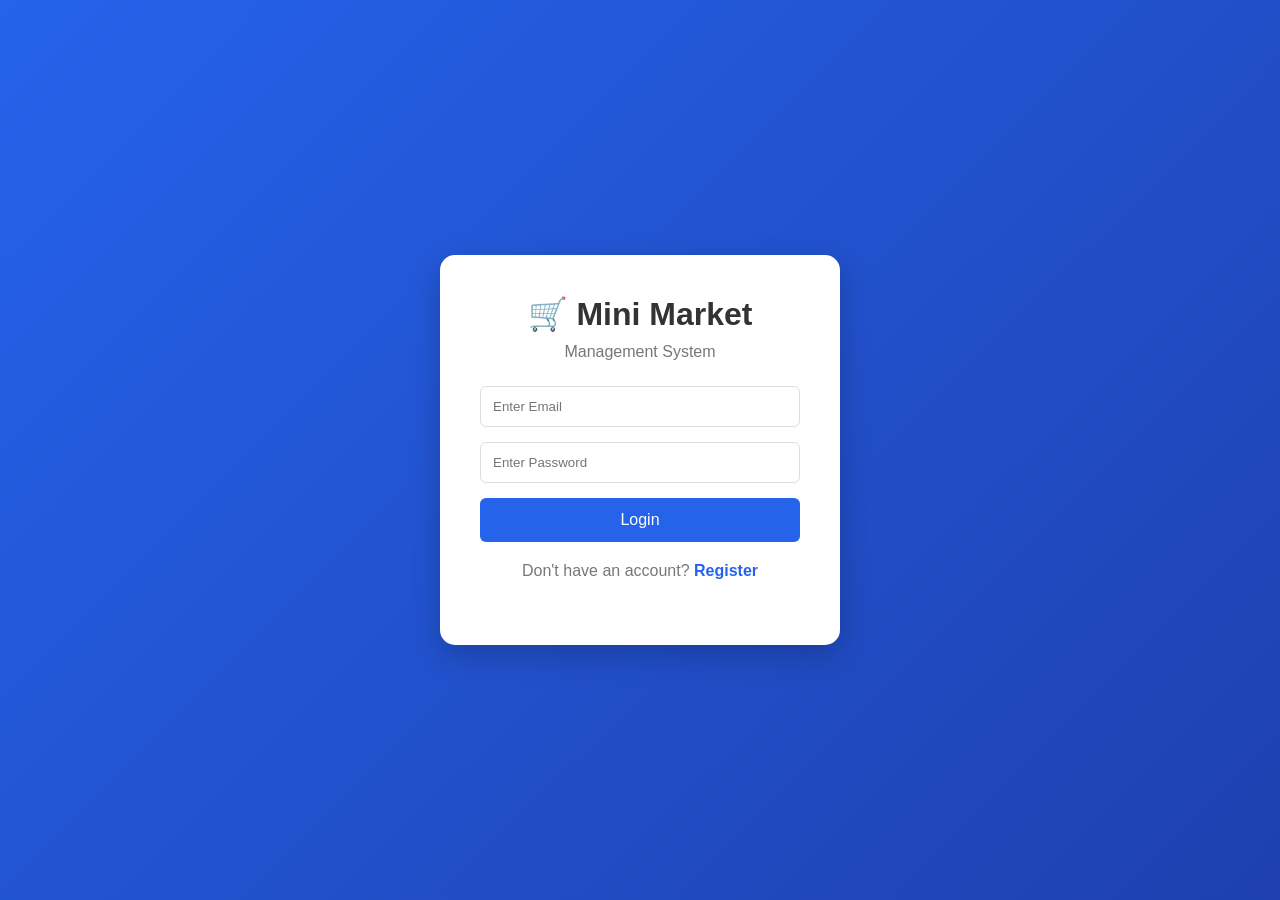
==== mini_mark/src/components/dashboard/index.html @ e4afff2a "dasdboard" ====
<!DOCTYPE html>
<html lang="en">
<head>
    <meta charset="UTF-8">
    <meta name="viewport" content="width=device-width, initial-scale=1.0">

    <title>Mini Market Management System</title>

    <link rel="stylesheet" href="style.css">
</head>

<body>

<!-- ================= LOGIN ================= -->

<div id="loginPage" class="auth-page">

    <div class="auth-box">

        <h1>🛒 Mini Market</h1>
        <p>Management System</p>

        <form id="loginForm">

            <input
                type="email"
                id="loginEmail"
                placeholder="Enter Email"
                required
            >

            <input
                type="password"
                id="loginPassword"
                placeholder="Enter Password"
                required
            >

            <button type="submit">Login</button>

        </form>

        <p class="auth-link">
            Don't have an account?
            <span onclick="showRegister()">Register</span>
        </p>

    </div>

</div>


<!-- ================= REGISTER ================= -->

<div id="registerPage" class="auth-page hidden">

    <div class="auth-box">

        <h1>📝 Register</h1>
        <p>Create your account</p>

        <form id="registerForm">

            <input
                type="text"
                id="registerFirstName"
                placeholder="First Name"
                required
            >

            <input
                type="text"
                id="registerLastName"
                placeholder="Last Name"
                required
            >

            <input
                type="email"
                id="registerEmail"
                placeholder="Email"
                required
            >

            <input
                type="password"
                id="registerPassword"
                placeholder="Password"
                required
            >

            <select id="registerRole">

                <option value="staff">Staff</option>
                <option value="admin">Admin</option>

            </select>

            <button type="submit">Register</button>

        </form>

        <p class="auth-link">
            Already have an account?
            <span onclick="showLogin()">Login</span>
        </p>

    </div>

</div>


<!-- ================= MAIN SYSTEM ================= -->

<div id="systemPage" class="hidden">

    <!-- SIDEBAR -->

    <aside class="sidebar">

        <div class="logo">
            🛒 Mini Market
        </div>

        <button onclick="showPage('dashboard')" class="menu-btn">
            📊 Dashboard
        </button>

        <button onclick="showPage('products')" class="menu-btn">
            📦 Products
        </button>

        <button onclick="showPage('sales')" class="menu-btn">
            🛍️ POS / Sales
        </button>

        <button onclick="showPage('customers')" class="menu-btn">
            👥 Customers
        </button>

        <button onclick="showPage('inventory')" class="menu-btn">
            📋 Inventory
        </button>

        <button onclick="showPage('reports')" class="menu-btn">
            📈 Reports
        </button>

        <button onclick="logout()" class="menu-btn logout">
            🚪 Logout
        </button>

    </aside>


    <!-- MAIN CONTENT -->

    <main class="main-content">

        <!-- TOP BAR -->

        <header class="topbar">

            <div>
                <h2 id="pageTitle">Dashboard</h2>
            </div>

            <div class="user-info">

                <span id="currentUser"></span>

            </div>

        </header>


        <!-- ================= DASHBOARD ================= -->

        <section id="dashboardPage" class="content-page">

            <h2>Dashboard</h2>

            <div class="cards">

                <div class="card">
                    <div class="card-icon">📦</div>
                    <div>
                        <h3>Total Products</h3>
                        <strong id="totalProducts">0</strong>
                    </div>
                </div>

                <div class="card">
                    <div class="card-icon">🛍️</div>
                    <div>
                        <h3>Total Sales</h3>
                        <strong id="totalSales">0</strong>
                    </div>
                </div>

                <div class="card">
                    <div class="card-icon">💰</div>
                    <div>
                        <h3>Revenue</h3>
                        <strong>$<span id="totalRevenue">0.00</span></strong>
                    </div>
                </div>

                <div class="card">
                    <div class="card-icon">👥</div>
                    <div>
                        <h3>Customers</h3>
                        <strong id="totalCustomers">0</strong>
                    </div>
                </div>

                <div class="card">
                    <div class="card-icon">⚠️</div>
                    <div>
                        <h3>Low Stock</h3>
                        <strong id="lowStock">0</strong>
                    </div>
                </div>

            </div>


            <div class="table-container">

                <h3>Recent Sales</h3>

                <table>

                    <thead>

                        <tr>
                            <th>ID</th>
                            <th>Customer</th>
                            <th>Total</th>
                            <th>Date</th>
                        </tr>

                    </thead>

                    <tbody id="recentSalesTable"></tbody>

                </table>

            </div>

        </section>


        <!-- ================= PRODUCTS ================= -->

        <section id="productsPage" class="content-page hidden">

            <div class="section-header">

                <h2>Product Management</h2>

            </div>

            <div class="form-container">

                <form id="productForm">

                    <input type="hidden" id="productId">

                    <input
                        type="text"
                        id="productName"
                        placeholder="Product Name"
                        required
                    >

                    <input
                        type="text"
                        id="productCategory"
                        placeholder="Category"
                        required
                    >

                    <input
                        type="number"
                        id="productPrice"
                        placeholder="Price"
                        min="0"
                        step="0.01"
                        required
                    >

                    <input
                        type="number"
                        id="productStock"
                        placeholder="Stock"
                        min="0"
                        required
                    >

                    <button type="submit" id="productSubmit">
                        Add Product
                    </button>

                    <button
                        type="button"
                        class="cancel-btn"
                        onclick="clearProductForm()"
                    >
                        Clear
                    </button>

                </form>

            </div>


            <div class="search-box">

                <input
                    type="text"
                    id="productSearch"
                    placeholder="🔍 Search product..."
                    oninput="displayProducts()"
                >

            </div>


            <div class="table-container">

                <table>

                    <thead>

                        <tr>
                            <th>ID</th>
                            <th>Name</th>
                            <th>Category</th>
                            <th>Price</th>
                            <th>Stock</th>
                            <th>Status</th>
                            <th>Action</th>
                        </tr>

                    </thead>

                    <tbody id="productsTable"></tbody>

                </table>

            </div>

        </section>


        <!-- ================= SALES / POS ================= -->

        <section id="salesPage" class="content-page hidden">

            <h2>Point of Sale</h2>

            <div class="pos-container">

                <div class="pos-products">

                    <h3>Products</h3>

                    <input
                        type="text"
                        id="posSearch"
                        placeholder="Search product..."
                        oninput="displayPOSProducts()"
                    >

                    <div id="posProductList" class="product-grid"></div>

                </div>


                <div class="cart">

                    <h3>Shopping Cart</h3>

                    <div id="cartItems"></div>

                    <hr>

                    <div class="cart-total">

                        <p>
                            Subtotal:
                            $<span id="cartSubtotal">0.00</span>
                        </p>

                        <p>
                            Discount:
                            <input
                                type="number"
                                id="discount"
                                value="0"
                                min="0"
                                oninput="calculateCart()"
                            >
                        </p>

                        <h2>
                            Total:
                            $<span id="cartTotal">0.00</span>
                        </h2>

                    </div>

                    <input
                        type="text"
                        id="saleCustomer"
                        placeholder="Customer Name"
                    >

                    <input
                        type="number"
                        id="payment"
                        placeholder="Payment"
                        min="0"
                        step="0.01"
                    >

                    <button onclick="completeSale()" class="sale-btn">
                        Complete Sale
                    </button>

                </div>

            </div>

        </section>


        <!-- ================= CUSTOMERS ================= -->

        <section id="customersPage" class="content-page hidden">

            <h2>Customer Management</h2>

            <div class="form-container">

                <form id="customerForm">

                    <input type="hidden" id="customerId">

                    <input
                        type="text"
                        id="customerName"
                        placeholder="Customer Name"
                        required
                    >

                    <input
                        type="tel"
                        id="customerPhone"
                        placeholder="Phone Number"
                        required
                    >

                    <input
                        type="email"
                        id="customerEmail"
                        placeholder="Email"
                    >

                    <button type="submit">
                        Add Customer
                    </button>

                </form>

            </div>


            <div class="search-box">

                <input
                    type="text"
                    id="customerSearch"
                    placeholder="🔍 Search customer..."
                    oninput="displayCustomers()"
                >

            </div>


            <div class="table-container">

                <table>

                    <thead>

                        <tr>
                            <th>ID</th>
                            <th>Name</th>
                            <th>Phone</th>
                            <th>Email</th>
                            <th>Action</th>
                        </tr>

                    </thead>

                    <tbody id="customersTable"></tbody>

                </table>

            </div>

        </section>


        <!-- ================= INVENTORY ================= -->

        <section id="inventoryPage" class="content-page hidden">

            <h2>Inventory</h2>

            <div class="table-container">

                <table>

                    <thead>

                        <tr>
                            <th>ID</th>
                            <th>Product</th>
                            <th>Category</th>
                            <th>Price</th>
                            <th>Stock</th>
                            <th>Status</th>
                        </tr>

                    </thead>

                    <tbody id="inventoryTable"></tbody>

                </table>

            </div>

        </section>


        <!-- ================= REPORTS ================= -->

        <section id="reportsPage" class="content-page hidden">

            <h2>Sales Reports</h2>

            <div class="cards">

                <div class="card">

                    <h3>Total Transactions</h3>

                    <strong id="reportTransactions">
                        0
                    </strong>

                </div>


                <div class="card">

                    <h3>Total Revenue</h3>

                    <strong>
                        $<span id="reportRevenue">0.00</span>
                    </strong>

                </div>


                <div class="card">

                    <h3>Total Discount</h3>

                    <strong>
                        $<span id="reportDiscount">0.00</span>
                    </strong>

                </div>

            </div>


            <div class="table-container">

                <table>

                    <thead>

                        <tr>
                            <th>ID</th>
                            <th>Customer</th>
                            <th>Subtotal</th>
                            <th>Discount</th>
                            <th>Total</th>
                            <th>Payment</th>
                            <th>Change</th>
                            <th>Date</th>
                        </tr>

                    </thead>

                    <tbody id="reportsTable"></tbody>

                </table>

            </div>

        </section>

    </main>

</div>


<script src="script.js"></script>

</body>
</html>
---- mini_mark/src/components/dashboard/style.css ----
* {
    margin: 0;
    padding: 0;
    box-sizing: border-box;
}

body {
    font-family: Arial, sans-serif;
    background: #f4f6f9;
    color: #333;
}

/* ================= GENERAL ================= */

.hidden {
    display: none !important;
}

button {
    cursor: pointer;
    border: none;
}

input,
select {
    padding: 12px;
    border: 1px solid #ddd;
    border-radius: 6px;
    outline: none;
}

input:focus,
select:focus {
    border-color: #2563eb;
}


/* ================= LOGIN ================= */

.auth-page {
    min-height: 100vh;

    display: flex;
    align-items: center;
    justify-content: center;

    background: linear-gradient(
        135deg,
        #2563eb,
        #1e40af
    );
}

.auth-box {
    width: 400px;

    background: white;

    padding: 40px;

    border-radius: 15px;

    box-shadow:
        0 10px 30px rgba(0, 0, 0, 0.2);

    text-align: center;
}

.auth-box h1 {
    margin-bottom: 10px;
}

.auth-box > p {
    color: #777;
    margin-bottom: 25px;
}

.auth-box form {
    display: flex;
    flex-direction: column;
    gap: 15px;
}

.auth-box button {
    padding: 13px;

    background: #2563eb;
    color: white;

    border-radius: 6px;

    font-size: 16px;
}

.auth-box button:hover {
    background: #1d4ed8;
}

.auth-link {
    margin-top: 20px;
}

.auth-link span {
    color: #2563eb;
    cursor: pointer;
    font-weight: bold;
}


/* ================= SIDEBAR ================= */

#systemPage {
    display: flex;
    min-height: 100vh;
}

.sidebar {
    width: 240px;

    background: #111827;

    padding: 20px;

    position: fixed;

    left: 0;
    top: 0;
    bottom: 0;
}

.logo {
    color: white;

    font-size: 21px;

    font-weight: bold;

    padding: 20px 10px;

    margin-bottom: 20px;
}

.menu-btn {
    width: 100%;

    padding: 14px;

    margin-bottom: 8px;

    background: transparent;

    color: #d1d5db;

    text-align: left;

    border-radius: 6px;

    font-size: 15px;
}

.menu-btn:hover {
    background: #1f2937;
    color: white;
}

.menu-btn.logout {
    margin-top: 30px;
    color: #f87171;
}


/* ================= MAIN ================= */

.main-content {
    margin-left: 240px;

    width: calc(100% - 240px);

    min-height: 100vh;
}

.topbar {
    height: 70px;

    background: white;

    display: flex;

    align-items: center;

    justify-content: space-between;

    padding: 0 30px;

    border-bottom: 1px solid #ddd;
}

.user-info {
    font-weight: bold;
}

.content-page {
    padding: 30px;
}


/* ================= CARDS ================= */

.cards {
    display: grid;

    grid-template-columns:
        repeat(auto-fit, minmax(200px, 1fr));

    gap: 20px;

    margin-top: 25px;

    margin-bottom: 30px;
}

.card {
    background: white;

    padding: 25px;

    border-radius: 10px;

    box-shadow:
        0 2px 8px rgba(0, 0, 0, 0.08);

    display: flex;

    align-items: center;

    gap: 15px;
}

.card-icon {
    font-size: 30px;
}

.card h3 {
    font-size: 14px;

    color: #777;

    margin-bottom: 8px;
}

.card strong {
    font-size: 25px;
}


/* ================= FORM ================= */

.form-container {
    background: white;

    padding: 20px;

    margin-top: 20px;

    border-radius: 10px;
}

.form-container form {
    display: grid;

    grid-template-columns:
        repeat(auto-fit, minmax(150px, 1fr));

    gap: 10px;
}

.form-container button,
.sale-btn {
    background: #2563eb;

    color: white;

    padding: 12px;

    border-radius: 6px;
}

.form-container button:hover,
.sale-btn:hover {
    background: #1d4ed8;
}

.cancel-btn {
    background: #6b7280 !important;
}


/* ================= SEARCH ================= */

.search-box {
    margin: 20px 0;
}

.search-box input {
    width: 300px;
}


/* ================= TABLE ================= */

.table-container {
    background: white;

    padding: 20px;

    border-radius: 10px;

    overflow-x: auto;

    margin-top: 20px;
}

.table-container h3 {
    margin-bottom: 20px;
}

table {
    width: 100%;

    border-collapse: collapse;
}

th,
td {
    padding: 13px;

    border-bottom: 1px solid #eee;

    text-align: left;
}

th {
    background: #f8fafc;
}

tr:hover {
    background: #f9fafb;
}


/* ================= ACTION BUTTONS ================= */

.edit-btn {
    background: #f59e0b;

    color: white;

    padding: 7px 10px;

    border-radius: 5px;

    margin-right: 5px;
}

.delete-btn {
    background: #ef4444;

    color: white;

    padding: 7px 10px;

    border-radius: 5px;
}

.edit-btn:hover {
    background: #d97706;
}

.delete-btn:hover {
    background: #dc2626;
}


/* ================= STATUS ================= */

.status {
    padding: 5px 9px;

    border-radius: 20px;

    font-size: 12px;
}

.status-good {
    background: #dcfce7;

    color: #166534;
}

.status-low {
    background: #fef3c7;

    color: #92400e;
}

.status-out {
    background: #fee2e2;

    color: #991b1b;
}


/* ================= POS ================= */

.pos-container {
    display: grid;

    grid-template-columns: 2fr 1fr;

    gap: 25px;

    margin-top: 20px;
}

.pos-products,
.cart {
    background: white;

    padding: 20px;

    border-radius: 10px;
}

.pos-products > input {
    width: 100%;

    margin: 15px 0;
}

.product-grid {
    display: grid;

    grid-template-columns:
        repeat(auto-fill, minmax(150px, 1fr));

    gap: 15px;
}

.product-item {
    border: 1px solid #ddd;

    border-radius: 8px;

    padding: 15px;

    cursor: pointer;

    transition: 0.2s;
}

.product-item:hover {
    border-color: #2563eb;

    transform: translateY(-2px);
}

.product-item h4 {
    margin-bottom: 8px;
}

.product-item p {
    color: #2563eb;

    font-weight: bold;
}

.product-item small {
    color: #777;
}


/* ================= CART ================= */

.cart {
    height: fit-content;
}

.cart-item {
    display: flex;

    justify-content: space-between;

    align-items: center;

    padding: 12px 0;

    border-bottom: 1px solid #eee;
}

.cart-item button {
    background: #ef4444;

    color: white;

    border-radius: 4px;

    padding: 4px 8px;
}

.cart-total {
    margin: 20px 0;
}

.cart-total p {
    margin: 10px 0;
}

.cart-total input {
    width: 100px;
}

.cart h2 {
    margin-top: 15px;
}

.cart > input {
    width: 100%;

    margin-bottom: 10px;
}

.sale-btn {
    width: 100%;

    font-size: 16px;
}


/* ================= RESPONSIVE ================= */

@media (max-width: 900px) {

    .sidebar {
        width: 200px;
    }

    .main-content {
        margin-left: 200px;

        width: calc(100% - 200px);
    }

    .pos-container {
        grid-template-columns: 1fr;
    }
}


@media (max-width: 700px) {

    .sidebar {
        position: relative;

        width: 100%;

        min-height: auto;
    }

    #systemPage {
        flex-direction: column;
    }

    .main-content {
        margin-left: 0;

        width: 100%;
    }

    .topbar {
        padding: 15px;

        height: auto;
    }

    .content-page {
        padding: 15px;
    }

    .auth-box {
        width: 90%;
    }

    .search-box input {
        width: 100%;
    }
}
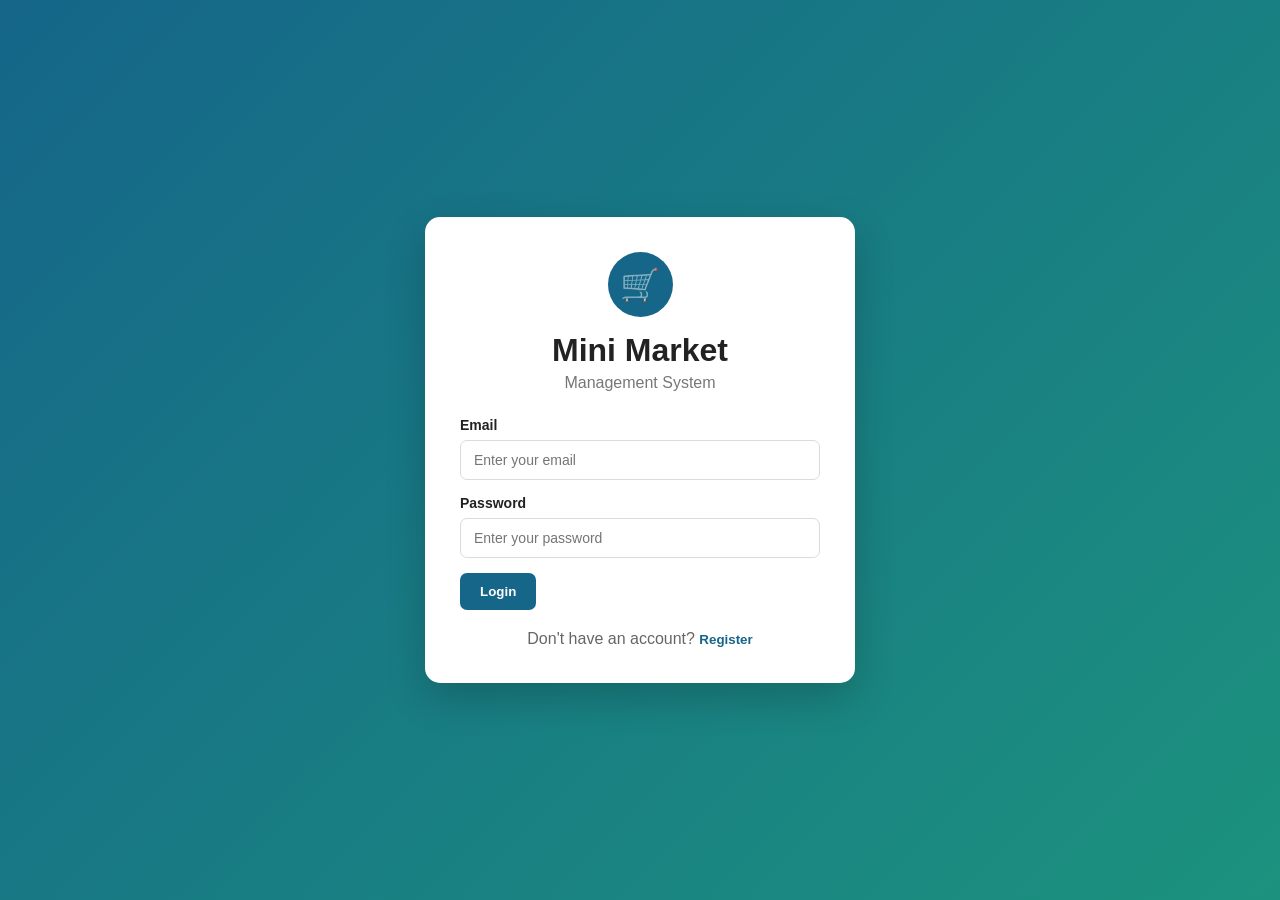
==== commit fd548a3e: "update" ====
--- a/mini_mark/src/components/dashboard/index.html
+++ b/mini_mark/src/components/dashboard/index.html
@@ -11,38 +11,54 @@
 
 <body>
 
-<!-- ================= LOGIN ================= -->
+<!-- =====================================================
+     LOGIN
+===================================================== -->
 
 <div id="loginPage" class="auth-page">
 
     <div class="auth-box">
 
-        <h1>🛒 Mini Market</h1>
-        <p>Management System</p>
+        <div class="logo">
+            🛒
+        </div>
+
+        <h1>Mini Market</h1>
+        <p class="subtitle">Management System</p>
 
         <form id="loginForm">
 
-            <input
-                type="email"
-                id="loginEmail"
-                placeholder="Enter Email"
-                required
-            >
-
-            <input
-                type="password"
-                id="loginPassword"
-                placeholder="Enter Password"
-                required
-            >
-
-            <button type="submit">Login</button>
+            <div class="form-group">
+                <label>Email</label>
+                <input
+                    type="email"
+                    id="loginEmail"
+                    placeholder="Enter your email"
+                    required
+                >
+            </div>
+
+            <div class="form-group">
+                <label>Password</label>
+                <input
+                    type="password"
+                    id="loginPassword"
+                    placeholder="Enter your password"
+                    required
+                >
+            </div>
+
+            <button type="submit" class="primary-btn">
+                Login
+            </button>
 
         </form>
 
         <p class="auth-link">
             Don't have an account?
-            <span onclick="showRegister()">Register</span>
+            <button type="button" onclick="showRegister()">
+                Register
+            </button>
         </p>
 
     </div>
@@ -50,384 +66,816 @@
 </div>
 
 
-<!-- ================= REGISTER ================= -->
+<!-- =====================================================
+     REGISTER
+===================================================== -->
 
 <div id="registerPage" class="auth-page hidden">
 
     <div class="auth-box">
 
-        <h1>📝 Register</h1>
-        <p>Create your account</p>
+        <div class="logo">
+            🛒
+        </div>
+
+        <h1>Create Account</h1>
+        <p class="subtitle">Mini Market System</p>
 
         <form id="registerForm">
 
-            <input
-                type="text"
-                id="registerFirstName"
-                placeholder="First Name"
-                required
-            >
-
-            <input
-                type="text"
-                id="registerLastName"
-                placeholder="Last Name"
-                required
-            >
-
-            <input
-                type="email"
-                id="registerEmail"
-                placeholder="Email"
-                required
-            >
-
-            <input
-                type="password"
-                id="registerPassword"
-                placeholder="Password"
-                required
-            >
-
-            <select id="registerRole">
-
-                <option value="staff">Staff</option>
-                <option value="admin">Admin</option>
-
-            </select>
-
-            <button type="submit">Register</button>
-
-        </form>
-
-        <p class="auth-link">
-            Already have an account?
-            <span onclick="showLogin()">Login</span>
-        </p>
-
-    </div>
-
-</div>
-
-
-<!-- ================= MAIN SYSTEM ================= -->
-
-<div id="systemPage" class="hidden">
-
-    <!-- SIDEBAR -->
-
-    <aside class="sidebar">
-
-        <div class="logo">
-            🛒 Mini Market
-        </div>
-
-        <button onclick="showPage('dashboard')" class="menu-btn">
-            📊 Dashboard
-        </button>
-
-        <button onclick="showPage('products')" class="menu-btn">
-            📦 Products
-        </button>
-
-        <button onclick="showPage('sales')" class="menu-btn">
-            🛍️ POS / Sales
-        </button>
-
-        <button onclick="showPage('customers')" class="menu-btn">
-            👥 Customers
-        </button>
-
-        <button onclick="showPage('inventory')" class="menu-btn">
-            📋 Inventory
-        </button>
-
-        <button onclick="showPage('reports')" class="menu-btn">
-            📈 Reports
-        </button>
-
-        <button onclick="logout()" class="menu-btn logout">
-            🚪 Logout
-        </button>
-
-    </aside>
-
-
-    <!-- MAIN CONTENT -->
-
-    <main class="main-content">
-
-        <!-- TOP BAR -->
-
-        <header class="topbar">
-
-            <div>
-                <h2 id="pageTitle">Dashboard</h2>
-            </div>
-
-            <div class="user-info">
-
-                <span id="currentUser"></span>
-
-            </div>
-
-        </header>
-
-
-        <!-- ================= DASHBOARD ================= -->
-
-        <section id="dashboardPage" class="content-page">
-
-            <h2>Dashboard</h2>
-
-            <div class="cards">
-
-                <div class="card">
-                    <div class="card-icon">📦</div>
-                    <div>
-                        <h3>Total Products</h3>
-                        <strong id="totalProducts">0</strong>
-                    </div>
-                </div>
-
-                <div class="card">
-                    <div class="card-icon">🛍️</div>
-                    <div>
-                        <h3>Total Sales</h3>
-                        <strong id="totalSales">0</strong>
-                    </div>
-                </div>
-
-                <div class="card">
-                    <div class="card-icon">💰</div>
-                    <div>
-                        <h3>Revenue</h3>
-                        <strong>$<span id="totalRevenue">0.00</span></strong>
-                    </div>
-                </div>
-
-                <div class="card">
-                    <div class="card-icon">👥</div>
-                    <div>
-                        <h3>Customers</h3>
-                        <strong id="totalCustomers">0</strong>
-                    </div>
-                </div>
-
-                <div class="card">
-                    <div class="card-icon">⚠️</div>
-                    <div>
-                        <h3>Low Stock</h3>
-                        <strong id="lowStock">0</strong>
-                    </div>
-                </div>
-
-            </div>
-
-
-            <div class="table-container">
-
-                <h3>Recent Sales</h3>
-
-                <table>
-
-                    <thead>
-
-                        <tr>
-                            <th>ID</th>
-                            <th>Customer</th>
-                            <th>Total</th>
-                            <th>Date</th>
-                        </tr>
-
-                    </thead>
-
-                    <tbody id="recentSalesTable"></tbody>
-
-                </table>
-
-            </div>
-
-        </section>
-
-
-        <!-- ================= PRODUCTS ================= -->
-
-        <section id="productsPage" class="content-page hidden">
-
-            <div class="section-header">
-
-                <h2>Product Management</h2>
-
-            </div>
-
-            <div class="form-container">
-
-                <form id="productForm">
-
-                    <input type="hidden" id="productId">
-
+            <div class="form-row">
+
+                <div class="form-group">
+                    <label>First Name</label>
                     <input
                         type="text"
-                        id="productName"
-                        placeholder="Product Name"
+                        id="firstName"
+                        placeholder="First name"
                         required
                     >
-
+                </div>
+
+                <div class="form-group">
+                    <label>Last Name</label>
                     <input
                         type="text"
-                        id="productCategory"
-                        placeholder="Category"
+                        id="lastName"
+                        placeholder="Last name"
                         required
                     >
+                </div>
+
+            </div>
+
+            <div class="form-group">
+
+                <label>Gender</label>
+
+                <select id="gender" required>
+
+                    <option value="">
+                        Select Gender
+                    </option>
+
+                    <option value="Male">
+                        Male
+                    </option>
+
+                    <option value="Female">
+                        Female
+                    </option>
+
+                </select>
+
+            </div>
+
+            <div class="form-group">
+
+                <label>Email</label>
+
+                <input
+                    type="email"
+                    id="registerEmail"
+                    placeholder="example@gmail.com"
+                    required
+                >
+
+            </div>
+
+            <div class="form-group">
+
+                <label>Password</label>
+
+                <input
+                    type="password"
+                    id="registerPassword"
+                    placeholder="Enter password"
+                    required
+                >
+
+            </div>
+
+            <div class="form-group">
+
+                <label>Role</label>
+
+                <select id="role" required>
+
+                    <option value="">
+                        Select Role
+                    </option>
+
+                    <option value="Admin">
+                        Admin
+                    </option>
+
+                    <option value="Staff">
+                        Staff
+                    </option>
+
+                    <option value="Customer">
+                        Customer
+                    </option>
+
+                </select>
+
+            </div>
+
+            <button type="submit" class="primary-btn">
+                Register
+            </button>
+
+        </form>
+
+        <p class="auth-link">
+
+            Already have an account?
+
+            <button
+                type="button"
+                onclick="showLogin()"
+            >
+                Login
+            </button>
+
+        </p>
+
+    </div>
+
+</div>
+
+
+<!-- =====================================================
+     MAIN SYSTEM
+===================================================== -->
+
+<div id="systemPage" class="system hidden">
+
+    <!-- SIDEBAR -->
+
+    <aside class="sidebar">
+
+        <div class="sidebar-logo">
+
+            <div class="logo-icon">
+                🛒
+            </div>
+
+            <div>
+                <h2>Mini Market</h2>
+                <small>Management</small>
+            </div>
+
+        </div>
+
+
+        <nav>
+
+            <button
+                class="nav-btn active"
+                onclick="showPage('dashboard')"
+            >
+                📊 Dashboard
+            </button>
+
+            <button
+                class="nav-btn"
+                onclick="showPage('products')"
+            >
+                📦 Products
+            </button>
+
+            <button
+                class="nav-btn"
+                onclick="showPage('pos')"
+            >
+                🛒 POS / Sales
+            </button>
+
+            <button
+                class="nav-btn"
+                onclick="showPage('inventory')"
+            >
+                📋 Inventory
+            </button>
+
+            <button
+                class="nav-btn"
+                onclick="showPage('reports')"
+            >
+                📈 Reports
+            </button>
+
+        </nav>
+
+
+        <div class="sidebar-bottom">
+
+            <div class="user-box">
+
+                <div class="user-icon">
+                    👤
+                </div>
+
+                <div>
+
+                    <strong id="currentUserName">
+                        User
+                    </strong>
+
+                    <small id="currentUserRole">
+                        Staff
+                    </small>
+
+                </div>
+
+            </div>
+
+            <button
+                class="logout-btn"
+                onclick="logout()"
+            >
+                🚪 Logout
+            </button>
+
+        </div>
+
+    </aside>
+
+
+    <!-- MAIN CONTENT -->
+
+    <main class="main-content">
+
+        <!-- HEADER -->
+
+        <header class="top-header">
+
+            <div>
+
+                <h1 id="pageTitle">
+                    Dashboard
+                </h1>
+
+                <p>
+                    Welcome to Mini Market Management System
+                </p>
+
+            </div>
+
+            <div class="date-box">
+
+                📅
+                <span id="currentDate"></span>
+
+            </div>
+
+        </header>
+
+
+        <!-- =================================================
+             DASHBOARD
+        ================================================= -->
+
+        <section
+            id="dashboardPage"
+            class="content-page"
+        >
+
+            <div class="stats-grid">
+
+                <div class="stat-card">
+
+                    <div class="stat-icon blue">
+                        📦
+                    </div>
+
+                    <div>
+                        <span>Total Products</span>
+                        <h2 id="dashboardProducts">
+                            0
+                        </h2>
+                    </div>
+
+                </div>
+
+
+                <div class="stat-card">
+
+                    <div class="stat-icon green">
+                        💰
+                    </div>
+
+                    <div>
+                        <span>Total Revenue</span>
+                        <h2>
+                            $<span id="dashboardRevenue">0.00</span>
+                        </h2>
+                    </div>
+
+                </div>
+
+
+                <div class="stat-card">
+
+                    <div class="stat-icon orange">
+                        🧾
+                    </div>
+
+                    <div>
+                        <span>Total Sales</span>
+                        <h2 id="dashboardSales">
+                            0
+                        </h2>
+                    </div>
+
+                </div>
+
+
+                <div class="stat-card">
+
+                    <div class="stat-icon red">
+                        ⚠️
+                    </div>
+
+                    <div>
+                        <span>Low Stock</span>
+                        <h2 id="dashboardLowStock">
+                            0
+                        </h2>
+                    </div>
+
+                </div>
+
+            </div>
+
+
+            <div class="dashboard-grid">
+
+                <div class="panel">
+
+                    <div class="panel-header">
+
+                        <h2>Recent Sales</h2>
+
+                    </div>
+
+                    <div class="table-container">
+
+                        <table>
+
+                            <thead>
+
+                                <tr>
+                                    <th>ID</th>
+                                    <th>Customer</th>
+                                    <th>Total</th>
+                                    <th>Date</th>
+                                </tr>
+
+                            </thead>
+
+                            <tbody id="recentSalesTable">
+                            </tbody>
+
+                        </table>
+
+                    </div>
+
+                </div>
+
+
+                <div class="panel">
+
+                    <div class="panel-header">
+
+                        <h2>Low Stock Products</h2>
+
+                    </div>
+
+                    <div id="lowStockList">
+                    </div>
+
+                </div>
+
+            </div>
+
+        </section>
+
+
+        <!-- =================================================
+             PRODUCTS
+        ================================================= -->
+
+        <section
+            id="productsPage"
+            class="content-page hidden"
+        >
+
+            <div class="panel">
+
+                <div class="panel-header">
+
+                    <h2>Product Management</h2>
+
+                    <button
+                        class="primary-btn small"
+                        onclick="resetProductForm()"
+                    >
+                        + Add Product
+                    </button>
+
+                </div>
+
+
+                <form id="productForm">
 
                     <input
-                        type="number"
-                        id="productPrice"
-                        placeholder="Price"
-                        min="0"
-                        step="0.01"
-                        required
+                        type="hidden"
+                        id="productId"
                     >
 
-                    <input
-                        type="number"
-                        id="productStock"
-                        placeholder="Stock"
-                        min="0"
-                        required
-                    >
-
-                    <button type="submit" id="productSubmit">
-                        Add Product
-                    </button>
-
-                    <button
-                        type="button"
-                        class="cancel-btn"
-                        onclick="clearProductForm()"
-                    >
-                        Clear
-                    </button>
+                    <div class="product-form-grid">
+
+                        <div class="form-group">
+
+                            <label>Product Name</label>
+
+                            <input
+                                type="text"
+                                id="productName"
+                                placeholder="Product name"
+                                required
+                            >
+
+                        </div>
+
+
+                        <div class="form-group">
+
+                            <label>Price</label>
+
+                            <input
+                                type="number"
+                                id="productPrice"
+                                placeholder="0.00"
+                                step="0.01"
+                                min="0"
+                                required
+                            >
+
+                        </div>
+
+
+                        <div class="form-group">
+
+                            <label>Stock</label>
+
+                            <input
+                                type="number"
+                                id="productStock"
+                                placeholder="0"
+                                min="0"
+                                required
+                            >
+
+                        </div>
+
+
+                        <div class="form-group">
+
+                            <label>Category</label>
+
+                            <select id="productCategory">
+
+                                <option value="Food">
+                                    Food
+                                </option>
+
+                                <option value="Drink">
+                                    Drink
+                                </option>
+
+                                <option value="Snack">
+                                    Snack
+                                </option>
+
+                                <option value="Household">
+                                    Household
+                                </option>
+
+                                <option value="Other">
+                                    Other
+                                </option>
+
+                            </select>
+
+                        </div>
+
+                    </div>
+
+
+                    <div class="button-group">
+
+                        <button
+                            type="submit"
+                            class="primary-btn"
+                            id="productSubmitBtn"
+                        >
+                            Add Product
+                        </button>
+
+                        <button
+                            type="button"
+                            class="secondary-btn"
+                            onclick="resetProductForm()"
+                        >
+                            Clear
+                        </button>
+
+                    </div>
 
                 </form>
 
             </div>
 
 
-            <div class="search-box">
-
-                <input
-                    type="text"
-                    id="productSearch"
-                    placeholder="🔍 Search product..."
-                    oninput="displayProducts()"
-                >
-
-            </div>
-
-
-            <div class="table-container">
-
-                <table>
-
-                    <thead>
-
-                        <tr>
-                            <th>ID</th>
-                            <th>Name</th>
-                            <th>Category</th>
-                            <th>Price</th>
-                            <th>Stock</th>
-                            <th>Status</th>
-                            <th>Action</th>
-                        </tr>
-
-                    </thead>
-
-                    <tbody id="productsTable"></tbody>
-
-                </table>
-
-            </div>
-
-        </section>
-
-
-        <!-- ================= SALES / POS ================= -->
-
-        <section id="salesPage" class="content-page hidden">
-
-            <h2>Point of Sale</h2>
-
-            <div class="pos-container">
-
-                <div class="pos-products">
-
-                    <h3>Products</h3>
+            <div class="panel">
+
+                <div class="panel-header">
+
+                    <h2>Product List</h2>
 
                     <input
                         type="text"
-                        id="posSearch"
-                        placeholder="Search product..."
-                        oninput="displayPOSProducts()"
+                        id="productSearch"
+                        class="search-input"
+                        placeholder="🔍 Search product..."
                     >
 
-                    <div id="posProductList" class="product-grid"></div>
-
-                </div>
-
-
-                <div class="cart">
-
-                    <h3>Shopping Cart</h3>
-
-                    <div id="cartItems"></div>
-
-                    <hr>
-
-                    <div class="cart-total">
-
-                        <p>
-                            Subtotal:
-                            $<span id="cartSubtotal">0.00</span>
-                        </p>
-
-                        <p>
-                            Discount:
+                </div>
+
+
+                <div class="table-container">
+
+                    <table>
+
+                        <thead>
+
+                            <tr>
+
+                                <th>ID</th>
+                                <th>Name</th>
+                                <th>Category</th>
+                                <th>Price</th>
+                                <th>Stock</th>
+                                <th>Status</th>
+                                <th>Action</th>
+
+                            </tr>
+
+                        </thead>
+
+                        <tbody id="productsTable">
+                        </tbody>
+
+                    </table>
+
+                </div>
+
+            </div>
+
+        </section>
+
+
+        <!-- =================================================
+             POS
+        ================================================= -->
+
+        <section
+            id="posPage"
+            class="content-page hidden"
+        >
+
+            <div class="pos-grid">
+
+                <!-- PRODUCTS -->
+
+                <div class="panel">
+
+                    <div class="panel-header">
+
+                        <h2>Products</h2>
+
+                        <input
+                            type="text"
+                            id="posSearch"
+                            class="search-input"
+                            placeholder="🔍 Search..."
+                        >
+
+                    </div>
+
+                    <div
+                        id="posProducts"
+                        class="pos-products"
+                    >
+                    </div>
+
+                </div>
+
+
+                <!-- CART -->
+
+                <div class="panel cart-panel">
+
+                    <div class="panel-header">
+
+                        <h2>
+                            🛒 Shopping Cart
+                        </h2>
+
+                        <span
+                            id="cartCount"
+                            class="cart-count"
+                        >
+                            0
+                        </span>
+
+                    </div>
+
+
+                    <div
+                        id="cartItems"
+                        class="cart-items"
+                    >
+                    </div>
+
+
+                    <div class="checkout">
+
+                        <div class="form-group">
+
+                            <label>Customer</label>
+
+                            <input
+                                type="text"
+                                id="customerName"
+                                placeholder="Walk-in Customer"
+                            >
+
+                        </div>
+
+
+                        <div class="checkout-row">
+
+                            <span>Subtotal</span>
+
+                            <strong>
+                                $<span id="cartSubtotal">
+                                    0.00
+                                </span>
+                            </strong>
+
+                        </div>
+
+
+                        <div class="checkout-row">
+
+                            <span>Discount</span>
+
                             <input
                                 type="number"
                                 id="discount"
                                 value="0"
                                 min="0"
-                                oninput="calculateCart()"
+                                step="0.01"
                             >
-                        </p>
-
-                        <h2>
-                            Total:
-                            $<span id="cartTotal">0.00</span>
-                        </h2>
-
-                    </div>
+
+                        </div>
+
+
+                        <div class="checkout-row total-row">
+
+                            <span>Total</span>
+
+                            <strong>
+                                $<span id="cartTotal">
+                                    0.00
+                                </span>
+                            </strong>
+
+                        </div>
+
+
+                        <div class="form-group">
+
+                            <label>Payment</label>
+
+                            <input
+                                type="number"
+                                id="payment"
+                                placeholder="0.00"
+                                min="0"
+                                step="0.01"
+                            >
+
+                        </div>
+
+
+                        <div class="checkout-row">
+
+                            <span>Change</span>
+
+                            <strong>
+                                $<span id="change">
+                                    0.00
+                                </span>
+                            </strong>
+
+                        </div>
+
+
+                        <button
+                            class="complete-sale-btn"
+                            onclick="completeSale()"
+                        >
+                            💰 Complete Sale
+                        </button>
+
+
+                        <button
+                            class="print-last-btn"
+                            onclick="printInvoice()"
+                        >
+                            🧾 Print Last Invoice
+                        </button>
+
+
+                        <button
+                            class="clear-cart-btn"
+                            onclick="clearCart()"
+                        >
+                            Clear Cart
+                        </button>
+
+                    </div>
+
+                </div>
+
+            </div>
+
+        </section>
+
+
+        <!-- =================================================
+             INVENTORY
+        ================================================= -->
+
+        <section
+            id="inventoryPage"
+            class="content-page hidden"
+        >
+
+            <div class="panel">
+
+                <div class="panel-header">
+
+                    <h2>Inventory Management</h2>
 
                     <input
                         type="text"
-                        id="saleCustomer"
-                        placeholder="Customer Name"
+                        id="inventorySearch"
+                        class="search-input"
+                        placeholder="🔍 Search..."
                     >
 
-                    <input
-                        type="number"
-                        id="payment"
-                        placeholder="Payment"
-                        min="0"
-                        step="0.01"
-                    >
-
-                    <button onclick="completeSale()" class="sale-btn">
-                        Complete Sale
-                    </button>
+                </div>
+
+
+                <div class="table-container">
+
+                    <table>
+
+                        <thead>
+
+                            <tr>
+
+                                <th>ID</th>
+                                <th>Product</th>
+                                <th>Category</th>
+                                <th>Price</th>
+                                <th>Stock</th>
+                                <th>Status</th>
+
+                            </tr>
+
+                        </thead>
+
+                        <tbody id="inventoryTable">
+                        </tbody>
+
+                    </table>
 
                 </div>
 
@@ -436,127 +884,20 @@
         </section>
 
 
-        <!-- ================= CUSTOMERS ================= -->
-
-        <section id="customersPage" class="content-page hidden">
-
-            <h2>Customer Management</h2>
-
-            <div class="form-container">
-
-                <form id="customerForm">
-
-                    <input type="hidden" id="customerId">
-
-                    <input
-                        type="text"
-                        id="customerName"
-                        placeholder="Customer Name"
-                        required
-                    >
-
-                    <input
-                        type="tel"
-                        id="customerPhone"
-                        placeholder="Phone Number"
-                        required
-                    >
-
-                    <input
-                        type="email"
-                        id="customerEmail"
-                        placeholder="Email"
-                    >
-
-                    <button type="submit">
-                        Add Customer
-                    </button>
-
-                </form>
-
-            </div>
-
-
-            <div class="search-box">
-
-                <input
-                    type="text"
-                    id="customerSearch"
-                    placeholder="🔍 Search customer..."
-                    oninput="displayCustomers()"
-                >
-
-            </div>
-
-
-            <div class="table-container">
-
-                <table>
-
-                    <thead>
-
-                        <tr>
-                            <th>ID</th>
-                            <th>Name</th>
-                            <th>Phone</th>
-                            <th>Email</th>
-                            <th>Action</th>
-                        </tr>
-
-                    </thead>
-
-                    <tbody id="customersTable"></tbody>
-
-                </table>
-
-            </div>
-
-        </section>
-
-
-        <!-- ================= INVENTORY ================= -->
-
-        <section id="inventoryPage" class="content-page hidden">
-
-            <h2>Inventory</h2>
-
-            <div class="table-container">
-
-                <table>
-
-                    <thead>
-
-                        <tr>
-                            <th>ID</th>
-                            <th>Product</th>
-                            <th>Category</th>
-                            <th>Price</th>
-                            <th>Stock</th>
-                            <th>Status</th>
-                        </tr>
-
-                    </thead>
-
-                    <tbody id="inventoryTable"></tbody>
-
-                </table>
-
-            </div>
-
-        </section>
-
-
-        <!-- ================= REPORTS ================= -->
-
-        <section id="reportsPage" class="content-page hidden">
-
-            <h2>Sales Reports</h2>
-
-            <div class="cards">
-
-                <div class="card">
-
-                    <h3>Total Transactions</h3>
+        <!-- =================================================
+             REPORTS
+        ================================================= -->
+
+        <section
+            id="reportsPage"
+            class="content-page hidden"
+        >
+
+            <div class="report-cards">
+
+                <div class="report-card">
+
+                    <span>Total Transactions</span>
 
                     <strong id="reportTransactions">
                         0
@@ -565,52 +906,100 @@
                 </div>
 
 
-                <div class="card">
-
-                    <h3>Total Revenue</h3>
+                <div class="report-card">
+
+                    <span>Total Revenue</span>
 
                     <strong>
-                        $<span id="reportRevenue">0.00</span>
+                        $<span id="reportRevenue">
+                            0.00
+                        </span>
                     </strong>
 
                 </div>
 
 
-                <div class="card">
-
-                    <h3>Total Discount</h3>
+                <div class="report-card">
+
+                    <span>Total Discount</span>
 
                     <strong>
-                        $<span id="reportDiscount">0.00</span>
+                        $<span id="reportDiscount">
+                            0.00
+                        </span>
                     </strong>
 
                 </div>
 
-            </div>
-
-
-            <div class="table-container">
-
-                <table>
-
-                    <thead>
-
-                        <tr>
-                            <th>ID</th>
-                            <th>Customer</th>
-                            <th>Subtotal</th>
-                            <th>Discount</th>
-                            <th>Total</th>
-                            <th>Payment</th>
-                            <th>Change</th>
-                            <th>Date</th>
-                        </tr>
-
-                    </thead>
-
-                    <tbody id="reportsTable"></tbody>
-
-                </table>
+
+                <div class="report-card">
+
+                    <span>Total Payment</span>
+
+                    <strong>
+                        $<span id="reportPayment">
+                            0.00
+                        </span>
+                    </strong>
+
+                </div>
+
+            </div>
+
+
+            <div class="panel">
+
+                <div class="panel-header">
+
+                    <div>
+
+                        <h2>Sales Report</h2>
+
+                        <p class="report-date">
+                            Generated:
+                            <span id="reportGeneratedDate"></span>
+                        </p>
+
+                    </div>
+
+
+                    <button
+                        class="print-btn"
+                        onclick="printReport()"
+                    >
+                        🖨️ Print Report
+                    </button>
+
+                </div>
+
+
+                <div class="table-container">
+
+                    <table>
+
+                        <thead>
+
+                            <tr>
+
+                                <th>ID</th>
+                                <th>Customer</th>
+                                <th>Subtotal</th>
+                                <th>Discount</th>
+                                <th>Total</th>
+                                <th>Payment</th>
+                                <th>Change</th>
+                                <th>Date</th>
+
+                            </tr>
+
+                        </thead>
+
+                        <tbody id="reportsTable">
+                        </tbody>
+
+                    </table>
+
+                </div>
 
             </div>
 
@@ -621,6 +1010,109 @@
 </div>
 
 
+<!-- =====================================================
+     PRINT INVOICE
+===================================================== -->
+
+<div id="invoice" class="invoice">
+
+    <div class="invoice-header">
+
+        <h1>MINI MARKET</h1>
+
+        <p>Sales Invoice</p>
+
+        <p>Thank you for shopping with us!</p>
+
+    </div>
+
+
+    <hr>
+
+
+    <div class="invoice-info">
+
+        <p>
+            <strong>Invoice ID:</strong>
+            <span id="invoiceId"></span>
+        </p>
+
+        <p>
+            <strong>Date:</strong>
+            <span id="invoiceDate"></span>
+        </p>
+
+        <p>
+            <strong>Customer:</strong>
+            <span id="invoiceCustomer"></span>
+        </p>
+
+    </div>
+
+
+    <table class="invoice-table">
+
+        <thead>
+
+            <tr>
+
+                <th>Product</th>
+                <th>Qty</th>
+                <th>Price</th>
+                <th>Total</th>
+
+            </tr>
+
+        </thead>
+
+        <tbody id="invoiceItems">
+        </tbody>
+
+    </table>
+
+
+    <div class="invoice-total">
+
+        <p>
+            <strong>Subtotal:</strong>
+            $<span id="invoiceSubtotal">0.00</span>
+        </p>
+
+        <p>
+            <strong>Discount:</strong>
+            $<span id="invoiceDiscount">0.00</span>
+        </p>
+
+        <p class="invoice-grand-total">
+            <strong>Total:</strong>
+            $<span id="invoiceTotal">0.00</span>
+        </p>
+
+        <p>
+            <strong>Payment:</strong>
+            $<span id="invoicePayment">0.00</span>
+        </p>
+
+        <p>
+            <strong>Change:</strong>
+            $<span id="invoiceChange">0.00</span>
+        </p>
+
+    </div>
+
+
+    <hr>
+
+
+    <div class="invoice-footer">
+
+        <p>Thank you for your purchase!</p>
+
+        <p>Please come again.</p>
+
+    </div>
+
+</div>
 <script src="script.js"></script>
 
 </body>
--- a/mini_mark/src/components/dashboard/style.css
+++ b/mini_mark/src/components/dashboard/style.css
@@ -1,596 +1,1075 @@
+/* =====================================================
+   RESET
+===================================================== */
+
 * {
     margin: 0;
     padding: 0;
     box-sizing: border-box;
 }
 
+
 body {
-    font-family: Arial, sans-serif;
+    font-family: Arial, Helvetica, sans-serif;
     background: #f4f6f9;
-    color: #333;
-}
-
-/* ================= GENERAL ================= */
+    color: #222;
+}
+
+
+/* =====================================================
+   COMMON
+===================================================== */
 
 .hidden {
     display: none !important;
 }
 
+
+button,
+input,
+select {
+    font-family: inherit;
+}
+
+
 button {
     cursor: pointer;
-    border: none;
-}
+}
+
 
 input,
 select {
-    padding: 12px;
-    border: 1px solid #ddd;
-    border-radius: 6px;
+    width: 100%;
+    padding: 11px 13px;
+    border: 1px solid #d7dce2;
+    border-radius: 7px;
     outline: none;
-}
+    font-size: 14px;
+}
+
 
 input:focus,
 select:focus {
-    border-color: #2563eb;
-}
-
-
-/* ================= LOGIN ================= */
+    border-color: #156689;
+    box-shadow: 0 0 0 2px rgba(21, 102, 137, 0.1);
+}
+
+
+.form-group {
+    margin-bottom: 15px;
+}
+
+
+.form-group label {
+    display: block;
+    font-weight: 600;
+    margin-bottom: 7px;
+    font-size: 14px;
+}
+
+
+.form-row {
+    display: grid;
+    grid-template-columns: 1fr 1fr;
+    gap: 15px;
+}
+
+
+.primary-btn {
+    background: #156689;
+    color: white;
+    border: none;
+    padding: 11px 20px;
+    border-radius: 7px;
+    font-weight: bold;
+    transition: 0.2s;
+}
+
+
+.primary-btn:hover {
+    background: #0e506d;
+}
+
+
+.primary-btn.small {
+    padding: 9px 15px;
+}
+
+
+.secondary-btn {
+    background: #e8ecef;
+    color: #333;
+    border: none;
+    padding: 11px 20px;
+    border-radius: 7px;
+    font-weight: bold;
+}
+
+
+.secondary-btn:hover {
+    background: #d9dee2;
+}
+
+
+.button-group {
+    display: flex;
+    gap: 10px;
+}
+
+
+/* =====================================================
+   LOGIN / REGISTER
+===================================================== */
 
 .auth-page {
     min-height: 100vh;
-
-    display: flex;
-    align-items: center;
-    justify-content: center;
-
     background: linear-gradient(
         135deg,
-        #2563eb,
-        #1e40af
+        #156689,
+        #1c927e
     );
-}
+
+    display: flex;
+    align-items: center;
+    justify-content: center;
+    padding: 20px;
+}
+
 
 .auth-box {
-    width: 400px;
-
     background: white;
-
-    padding: 40px;
-
+    width: 430px;
+    max-width: 100%;
+    padding: 35px;
     border-radius: 15px;
-
-    box-shadow:
-        0 10px 30px rgba(0, 0, 0, 0.2);
-
+    box-shadow: 0 15px 40px rgba(0, 0, 0, 0.2);
+}
+
+
+.logo {
+    width: 65px;
+    height: 65px;
+    background: #156689;
+    color: white;
+    border-radius: 50%;
+    display: flex;
+    align-items: center;
+    justify-content: center;
+    font-size: 32px;
+    margin: 0 auto 15px;
+}
+
+
+.auth-box h1 {
     text-align: center;
-}
-
-.auth-box h1 {
-    margin-bottom: 10px;
-}
-
-.auth-box > p {
+    margin-bottom: 5px;
+}
+
+
+.subtitle {
+    text-align: center;
     color: #777;
     margin-bottom: 25px;
 }
 
-.auth-box form {
-    display: flex;
-    flex-direction: column;
-    gap: 15px;
-}
-
-.auth-box button {
-    padding: 13px;
-
-    background: #2563eb;
+
+.auth-link {
+    text-align: center;
+    margin-top: 20px;
+    color: #666;
+}
+
+
+.auth-link button {
+    border: none;
+    background: none;
+    color: #156689;
+    font-weight: bold;
+}
+
+
+/* =====================================================
+   SYSTEM
+===================================================== */
+
+.system {
+    min-height: 100vh;
+    display: flex;
+}
+
+
+/* =====================================================
+   SIDEBAR
+===================================================== */
+
+.sidebar {
+    width: 250px;
+    background: #123f50;
     color: white;
-
-    border-radius: 6px;
-
-    font-size: 16px;
-}
-
-.auth-box button:hover {
-    background: #1d4ed8;
-}
-
-.auth-link {
-    margin-top: 20px;
-}
-
-.auth-link span {
-    color: #2563eb;
-    cursor: pointer;
-    font-weight: bold;
-}
-
-
-/* ================= SIDEBAR ================= */
-
-#systemPage {
-    display: flex;
     min-height: 100vh;
-}
-
-.sidebar {
-    width: 240px;
-
-    background: #111827;
-
-    padding: 20px;
-
     position: fixed;
-
     left: 0;
     top: 0;
     bottom: 0;
-}
-
-.logo {
+    display: flex;
+    flex-direction: column;
+}
+
+
+.sidebar-logo {
+    display: flex;
+    align-items: center;
+    gap: 12px;
+    padding: 25px 20px;
+    border-bottom: 1px solid rgba(255,255,255,0.1);
+}
+
+
+.sidebar-logo h2 {
+    font-size: 19px;
+}
+
+
+.sidebar-logo small {
+    color: #b9cbd2;
+}
+
+
+.logo-icon {
+    width: 42px;
+    height: 42px;
+    background: white;
+    color: #123f50;
+    border-radius: 10px;
+    display: flex;
+    align-items: center;
+    justify-content: center;
+    font-size: 22px;
+}
+
+
+.sidebar nav {
+    padding: 20px 12px;
+    flex: 1;
+}
+
+
+.nav-btn {
+    width: 100%;
+    padding: 13px 15px;
+    margin-bottom: 7px;
+    background: transparent;
+    color: #d9e4e8;
+    border: none;
+    border-radius: 7px;
+    text-align: left;
+    font-size: 15px;
+}
+
+
+.nav-btn:hover,
+.nav-btn.active {
+    background: #156689;
     color: white;
-
-    font-size: 21px;
-
+}
+
+
+.sidebar-bottom {
+    padding: 15px;
+    border-top: 1px solid rgba(255,255,255,0.1);
+}
+
+
+.user-box {
+    display: flex;
+    align-items: center;
+    gap: 10px;
+    margin-bottom: 12px;
+}
+
+
+.user-icon {
+    width: 38px;
+    height: 38px;
+    background: #156689;
+    border-radius: 50%;
+    display: flex;
+    align-items: center;
+    justify-content: center;
+}
+
+
+.user-box strong,
+.user-box small {
+    display: block;
+}
+
+
+.user-box small {
+    color: #aebfc5;
+    margin-top: 3px;
+}
+
+
+.logout-btn {
+    width: 100%;
+    background: #a94442;
+    color: white;
+    border: none;
+    padding: 10px;
+    border-radius: 7px;
     font-weight: bold;
-
-    padding: 20px 10px;
-
+}
+
+
+.logout-btn:hover {
+    background: #8d3937;
+}
+
+
+/* =====================================================
+   MAIN
+===================================================== */
+
+.main-content {
+    margin-left: 250px;
+    width: calc(100% - 250px);
+    padding: 25px;
+}
+
+
+.top-header {
+    background: white;
+    padding: 20px 25px;
+    border-radius: 10px;
+    margin-bottom: 25px;
+    display: flex;
+    align-items: center;
+    justify-content: space-between;
+}
+
+
+.top-header h1 {
+    font-size: 25px;
+    margin-bottom: 5px;
+}
+
+
+.top-header p {
+    color: #777;
+}
+
+
+.date-box {
+    color: #555;
+    font-weight: 600;
+}
+
+
+/* =====================================================
+   DASHBOARD
+===================================================== */
+
+.stats-grid {
+    display: grid;
+    grid-template-columns: repeat(4, 1fr);
+    gap: 18px;
+    margin-bottom: 25px;
+}
+
+
+.stat-card {
+    background: white;
+    border-radius: 10px;
+    padding: 20px;
+    display: flex;
+    align-items: center;
+    gap: 15px;
+    box-shadow: 0 2px 8px rgba(0,0,0,0.05);
+}
+
+
+.stat-icon {
+    width: 50px;
+    height: 50px;
+    border-radius: 10px;
+    display: flex;
+    align-items: center;
+    justify-content: center;
+    font-size: 23px;
+}
+
+
+.stat-icon.blue {
+    background: #e4f1f7;
+}
+
+
+.stat-icon.green {
+    background: #e4f6ed;
+}
+
+
+.stat-icon.orange {
+    background: #fff1dc;
+}
+
+
+.stat-icon.red {
+    background: #fde8e8;
+}
+
+
+.stat-card span {
+    color: #777;
+    font-size: 13px;
+}
+
+
+.stat-card h2 {
+    margin-top: 5px;
+}
+
+
+.dashboard-grid {
+    display: grid;
+    grid-template-columns: 2fr 1fr;
+    gap: 20px;
+}
+
+
+/* =====================================================
+   PANEL
+===================================================== */
+
+.panel {
+    background: white;
+    border-radius: 10px;
+    padding: 20px;
     margin-bottom: 20px;
-}
-
-.menu-btn {
-    width: 100%;
-
-    padding: 14px;
-
-    margin-bottom: 8px;
-
-    background: transparent;
-
-    color: #d1d5db;
-
-    text-align: left;
-
-    border-radius: 6px;
-
-    font-size: 15px;
-}
-
-.menu-btn:hover {
-    background: #1f2937;
-    color: white;
-}
-
-.menu-btn.logout {
-    margin-top: 30px;
-    color: #f87171;
-}
-
-
-/* ================= MAIN ================= */
-
-.main-content {
-    margin-left: 240px;
-
-    width: calc(100% - 240px);
-
-    min-height: 100vh;
-}
-
-.topbar {
-    height: 70px;
-
-    background: white;
-
-    display: flex;
-
-    align-items: center;
-
+    box-shadow: 0 2px 8px rgba(0,0,0,0.05);
+}
+
+
+.panel-header {
+    display: flex;
+    align-items: center;
     justify-content: space-between;
-
-    padding: 0 30px;
-
-    border-bottom: 1px solid #ddd;
-}
-
-.user-info {
-    font-weight: bold;
-}
-
-.content-page {
-    padding: 30px;
-}
-
-
-/* ================= CARDS ================= */
-
-.cards {
-    display: grid;
-
-    grid-template-columns:
-        repeat(auto-fit, minmax(200px, 1fr));
-
-    gap: 20px;
-
-    margin-top: 25px;
-
-    margin-bottom: 30px;
-}
-
-.card {
-    background: white;
-
-    padding: 25px;
-
-    border-radius: 10px;
-
-    box-shadow:
-        0 2px 8px rgba(0, 0, 0, 0.08);
-
-    display: flex;
-
-    align-items: center;
-
-    gap: 15px;
-}
-
-.card-icon {
-    font-size: 30px;
-}
-
-.card h3 {
-    font-size: 14px;
-
-    color: #777;
-
-    margin-bottom: 8px;
-}
-
-.card strong {
-    font-size: 25px;
-}
-
-
-/* ================= FORM ================= */
-
-.form-container {
-    background: white;
-
-    padding: 20px;
-
-    margin-top: 20px;
-
-    border-radius: 10px;
-}
-
-.form-container form {
-    display: grid;
-
-    grid-template-columns:
-        repeat(auto-fit, minmax(150px, 1fr));
-
-    gap: 10px;
-}
-
-.form-container button,
-.sale-btn {
-    background: #2563eb;
-
-    color: white;
-
-    padding: 12px;
-
-    border-radius: 6px;
-}
-
-.form-container button:hover,
-.sale-btn:hover {
-    background: #1d4ed8;
-}
-
-.cancel-btn {
-    background: #6b7280 !important;
-}
-
-
-/* ================= SEARCH ================= */
-
-.search-box {
-    margin: 20px 0;
-}
-
-.search-box input {
-    width: 300px;
-}
-
-
-/* ================= TABLE ================= */
+    margin-bottom: 18px;
+}
+
+
+.panel-header h2 {
+    font-size: 19px;
+}
+
+
+.search-input {
+    width: 230px;
+}
+
+
+/* =====================================================
+   TABLE
+===================================================== */
 
 .table-container {
-    background: white;
-
-    padding: 20px;
-
-    border-radius: 10px;
-
     overflow-x: auto;
-
-    margin-top: 20px;
-}
-
-.table-container h3 {
-    margin-bottom: 20px;
-}
+}
+
 
 table {
     width: 100%;
-
     border-collapse: collapse;
 }
+
+
+thead {
+    background: #f4f7f9;
+}
+
 
 th,
 td {
-    padding: 13px;
-
+    padding: 12px;
+    border-bottom: 1px solid #edf0f2;
+    text-align: left;
+    font-size: 14px;
+}
+
+
+th {
+    font-weight: bold;
+    color: #555;
+}
+
+
+tbody tr:hover {
+    background: #fafcfd;
+}
+
+
+.action-btn {
+    border: none;
+    padding: 6px 10px;
+    border-radius: 5px;
+    font-size: 12px;
+    margin-right: 4px;
+}
+
+
+.edit-btn {
+    background: #e3f0f7;
+    color: #156689;
+}
+
+
+.delete-btn {
+    background: #fde8e8;
+    color: #a94442;
+}
+
+
+.badge {
+    display: inline-block;
+    padding: 5px 9px;
+    border-radius: 20px;
+    font-size: 11px;
+    font-weight: bold;
+}
+
+
+.badge-good {
+    background: #e5f6eb;
+    color: #278347;
+}
+
+
+.badge-low {
+    background: #fff1d8;
+    color: #a66a00;
+}
+
+
+.badge-out {
+    background: #fde5e5;
+    color: #a94442;
+}
+
+
+/* =====================================================
+   PRODUCTS
+===================================================== */
+
+.product-form-grid {
+    display: grid;
+    grid-template-columns: 2fr 1fr 1fr 1fr;
+    gap: 15px;
+}
+
+
+/* =====================================================
+   POS
+===================================================== */
+
+.pos-grid {
+    display: grid;
+    grid-template-columns: 1.5fr 1fr;
+    gap: 20px;
+}
+
+
+.pos-products {
+    display: grid;
+    grid-template-columns: repeat(3, 1fr);
+    gap: 12px;
+}
+
+
+.pos-product {
+    border: 1px solid #e1e5e8;
+    border-radius: 8px;
+    padding: 15px;
+    transition: 0.2s;
+}
+
+
+.pos-product:hover {
+    border-color: #156689;
+    transform: translateY(-2px);
+}
+
+
+.pos-product h3 {
+    font-size: 15px;
+    margin-bottom: 7px;
+}
+
+
+.pos-product .category {
+    font-size: 11px;
+    color: #777;
+}
+
+
+.pos-product .price {
+    font-size: 17px;
+    font-weight: bold;
+    color: #156689;
+    margin: 10px 0;
+}
+
+
+.pos-product .stock {
+    font-size: 12px;
+    margin-bottom: 10px;
+}
+
+
+.add-cart-btn {
+    width: 100%;
+    padding: 8px;
+    border: none;
+    background: #156689;
+    color: white;
+    border-radius: 5px;
+}
+
+
+.add-cart-btn:disabled {
+    background: #bbb;
+    cursor: not-allowed;
+}
+
+
+.cart-panel {
+    min-height: 500px;
+}
+
+
+.cart-count {
+    background: #156689;
+    color: white;
+    min-width: 25px;
+    height: 25px;
+    border-radius: 50%;
+    display: flex;
+    align-items: center;
+    justify-content: center;
+    font-size: 12px;
+}
+
+
+.cart-items {
+    min-height: 100px;
+    max-height: 300px;
+    overflow-y: auto;
+    margin-bottom: 15px;
+}
+
+
+.empty-cart {
+    text-align: center;
+    color: #999;
+    padding: 40px 10px;
+}
+
+
+.cart-item {
+    display: flex;
+    align-items: center;
+    justify-content: space-between;
+    padding: 10px 0;
     border-bottom: 1px solid #eee;
-
-    text-align: left;
-}
-
-th {
-    background: #f8fafc;
-}
-
-tr:hover {
-    background: #f9fafb;
-}
-
-
-/* ================= ACTION BUTTONS ================= */
-
-.edit-btn {
-    background: #f59e0b;
-
+}
+
+
+.cart-item-info {
+    flex: 1;
+}
+
+
+.cart-item-info strong {
+    display: block;
+    font-size: 14px;
+}
+
+
+.cart-item-info small {
+    color: #777;
+}
+
+
+.qty-controls {
+    display: flex;
+    align-items: center;
+    gap: 7px;
+    margin: 0 10px;
+}
+
+
+.qty-btn {
+    width: 25px;
+    height: 25px;
+    border: none;
+    background: #e7edf0;
+    border-radius: 5px;
+}
+
+
+.remove-cart-btn {
+    border: none;
+    background: #fde8e8;
+    color: #a94442;
+    width: 25px;
+    height: 25px;
+    border-radius: 5px;
+}
+
+
+.checkout {
+    border-top: 1px solid #eee;
+    padding-top: 15px;
+}
+
+
+.checkout-row {
+    display: flex;
+    justify-content: space-between;
+    align-items: center;
+    margin: 12px 0;
+}
+
+
+.checkout-row input {
+    width: 120px;
+}
+
+
+.total-row {
+    font-size: 18px;
+    padding: 12px 0;
+    border-top: 1px solid #eee;
+    border-bottom: 1px solid #eee;
+}
+
+
+.complete-sale-btn,
+.print-last-btn,
+.clear-cart-btn {
+    width: 100%;
+    padding: 12px;
+    border: none;
+    border-radius: 7px;
+    margin-top: 8px;
+    font-weight: bold;
+}
+
+
+.complete-sale-btn {
+    background: #278347;
     color: white;
-
-    padding: 7px 10px;
-
-    border-radius: 5px;
-
-    margin-right: 5px;
-}
-
-.delete-btn {
-    background: #ef4444;
-
+}
+
+
+.complete-sale-btn:hover {
+    background: #206d3b;
+}
+
+
+.print-last-btn {
+    background: #156689;
     color: white;
-
-    padding: 7px 10px;
-
-    border-radius: 5px;
-}
-
-.edit-btn:hover {
-    background: #d97706;
-}
-
-.delete-btn:hover {
-    background: #dc2626;
-}
-
-
-/* ================= STATUS ================= */
-
-.status {
-    padding: 5px 9px;
-
-    border-radius: 20px;
-
+}
+
+
+.clear-cart-btn {
+    background: #eee;
+    color: #444;
+}
+
+
+/* =====================================================
+   LOW STOCK
+===================================================== */
+
+.low-stock-item {
+    display: flex;
+    justify-content: space-between;
+    padding: 12px 0;
+    border-bottom: 1px solid #eee;
+}
+
+
+.low-stock-item:last-child {
+    border-bottom: none;
+}
+
+
+.low-stock-item small {
+    color: #a94442;
+}
+
+
+/* =====================================================
+   REPORTS
+===================================================== */
+
+.report-cards {
+    display: grid;
+    grid-template-columns: repeat(4, 1fr);
+    gap: 18px;
+    margin-bottom: 20px;
+}
+
+
+.report-card {
+    background: white;
+    padding: 20px;
+    border-radius: 10px;
+    box-shadow: 0 2px 8px rgba(0,0,0,0.05);
+}
+
+
+.report-card span {
+    color: #777;
+    font-size: 13px;
+}
+
+
+.report-card strong {
+    display: block;
+    font-size: 24px;
+    margin-top: 8px;
+}
+
+
+.report-date {
+    color: #777;
     font-size: 12px;
-}
-
-.status-good {
-    background: #dcfce7;
-
-    color: #166534;
-}
-
-.status-low {
-    background: #fef3c7;
-
-    color: #92400e;
-}
-
-.status-out {
-    background: #fee2e2;
-
-    color: #991b1b;
-}
-
-
-/* ================= POS ================= */
-
-.pos-container {
-    display: grid;
-
-    grid-template-columns: 2fr 1fr;
-
-    gap: 25px;
-
+    margin-top: 5px;
+}
+
+
+.print-btn {
+    background: #156689;
+    color: white;
+    border: none;
+    padding: 10px 17px;
+    border-radius: 7px;
+    font-weight: bold;
+}
+
+
+.print-btn:hover {
+    background: #0e506d;
+}
+
+
+/* =====================================================
+   INVOICE
+===================================================== */
+
+.invoice {
+    display: none;
+}
+
+
+.invoice-header {
+    text-align: center;
+}
+
+
+.invoice-header h1 {
+    font-size: 28px;
+    margin-bottom: 5px;
+}
+
+
+.invoice-header p {
+    margin: 3px 0;
+}
+
+
+.invoice-info {
+    margin: 18px 0;
+}
+
+
+.invoice-info p {
+    margin: 6px 0;
+}
+
+
+.invoice-table {
+    width: 100%;
+    border-collapse: collapse;
+    margin-top: 15px;
+}
+
+
+.invoice-table th,
+.invoice-table td {
+    border: 1px solid #333;
+    padding: 8px;
+}
+
+
+.invoice-table th {
+    background: #f1f1f1;
+}
+
+
+.invoice-total {
     margin-top: 20px;
-}
-
-.pos-products,
-.cart {
-    background: white;
-
-    padding: 20px;
-
-    border-radius: 10px;
-}
-
-.pos-products > input {
-    width: 100%;
-
-    margin: 15px 0;
-}
-
-.product-grid {
-    display: grid;
-
-    grid-template-columns:
-        repeat(auto-fill, minmax(150px, 1fr));
-
-    gap: 15px;
-}
-
-.product-item {
-    border: 1px solid #ddd;
-
-    border-radius: 8px;
-
-    padding: 15px;
-
-    cursor: pointer;
-
-    transition: 0.2s;
-}
-
-.product-item:hover {
-    border-color: #2563eb;
-
-    transform: translateY(-2px);
-}
-
-.product-item h4 {
-    margin-bottom: 8px;
-}
-
-.product-item p {
-    color: #2563eb;
-
-    font-weight: bold;
-}
-
-.product-item small {
-    color: #777;
-}
-
-
-/* ================= CART ================= */
-
-.cart {
-    height: fit-content;
-}
-
-.cart-item {
-    display: flex;
-
-    justify-content: space-between;
-
-    align-items: center;
-
-    padding: 12px 0;
-
-    border-bottom: 1px solid #eee;
-}
-
-.cart-item button {
-    background: #ef4444;
-
-    color: white;
-
-    border-radius: 4px;
-
-    padding: 4px 8px;
-}
-
-.cart-total {
-    margin: 20px 0;
-}
-
-.cart-total p {
-    margin: 10px 0;
-}
-
-.cart-total input {
-    width: 100px;
-}
-
-.cart h2 {
-    margin-top: 15px;
-}
-
-.cart > input {
-    width: 100%;
-
-    margin-bottom: 10px;
-}
-
-.sale-btn {
-    width: 100%;
-
-    font-size: 16px;
-}
-
-
-/* ================= RESPONSIVE ================= */
-
-@media (max-width: 900px) {
+    text-align: right;
+}
+
+
+.invoice-total p {
+    margin: 7px 0;
+}
+
+
+.invoice-grand-total {
+    font-size: 19px;
+}
+
+
+.invoice-footer {
+    text-align: center;
+    margin-top: 20px;
+}
+
+
+.invoice-footer p {
+    margin: 5px;
+}
+
+
+/* =====================================================
+   RESPONSIVE
+===================================================== */
+
+@media (max-width: 1100px) {
+
+    .stats-grid,
+    .report-cards {
+        grid-template-columns: repeat(2, 1fr);
+    }
+
+    .pos-grid,
+    .dashboard-grid {
+        grid-template-columns: 1fr;
+    }
+
+    .product-form-grid {
+        grid-template-columns: 1fr 1fr;
+    }
+
+    .pos-products {
+        grid-template-columns: repeat(2, 1fr);
+    }
+
+}
+
+
+@media (max-width: 750px) {
 
     .sidebar {
-        width: 200px;
+        width: 70px;
+    }
+
+    .sidebar-logo h2,
+    .sidebar-logo small,
+    .nav-btn {
+        font-size: 0;
+    }
+
+    .nav-btn {
+        text-align: center;
+        padding: 15px 5px;
+    }
+
+    .sidebar-logo {
+        justify-content: center;
+        padding: 15px 5px;
+    }
+
+    .sidebar-bottom {
+        padding: 8px;
+    }
+
+    .user-box > div:last-child {
+        display: none;
+    }
+
+    .logout-btn {
+        font-size: 0;
+    }
+
+    .logout-btn::first-letter {
+        font-size: 16px;
     }
 
     .main-content {
-        margin-left: 200px;
-
-        width: calc(100% - 200px);
-    }
-
-    .pos-container {
+        margin-left: 70px;
+        width: calc(100% - 70px);
+        padding: 15px;
+    }
+
+    .top-header {
+        flex-direction: column;
+        align-items: flex-start;
+        gap: 10px;
+    }
+
+    .stats-grid,
+    .report-cards,
+    .product-form-grid,
+    .form-row {
         grid-template-columns: 1fr;
     }
-}
-
-
-@media (max-width: 700px) {
-
-    .sidebar {
-        position: relative;
-
+
+    .pos-products {
+        grid-template-columns: 1fr;
+    }
+
+    .search-input {
+        width: 160px;
+    }
+
+}
+
+
+/* =====================================================
+   PRINT
+===================================================== */
+
+@media print {
+
+    body * {
+        visibility: hidden;
+    }
+
+    #invoice,
+    #invoice * {
+        visibility: visible;
+    }
+
+    #invoice {
+        display: block;
+        position: absolute;
+        left: 0;
+        top: 0;
         width: 100%;
-
-        min-height: auto;
-    }
-
-    #systemPage {
-        flex-direction: column;
-    }
-
-    .main-content {
-        margin-left: 0;
-
-        width: 100%;
-    }
-
-    .topbar {
-        padding: 15px;
-
-        height: auto;
-    }
-
-    .content-page {
-        padding: 15px;
-    }
-
-    .auth-box {
-        width: 90%;
-    }
-
-    .search-box input {
-        width: 100%;
+        padding: 20px;
+        background: white;
+        color: black;
+        font-family: Arial, Helvetica, sans-serif;
+    }
+    @page {
+        size: A4;
+        margin: 15mm;
     }
 }
